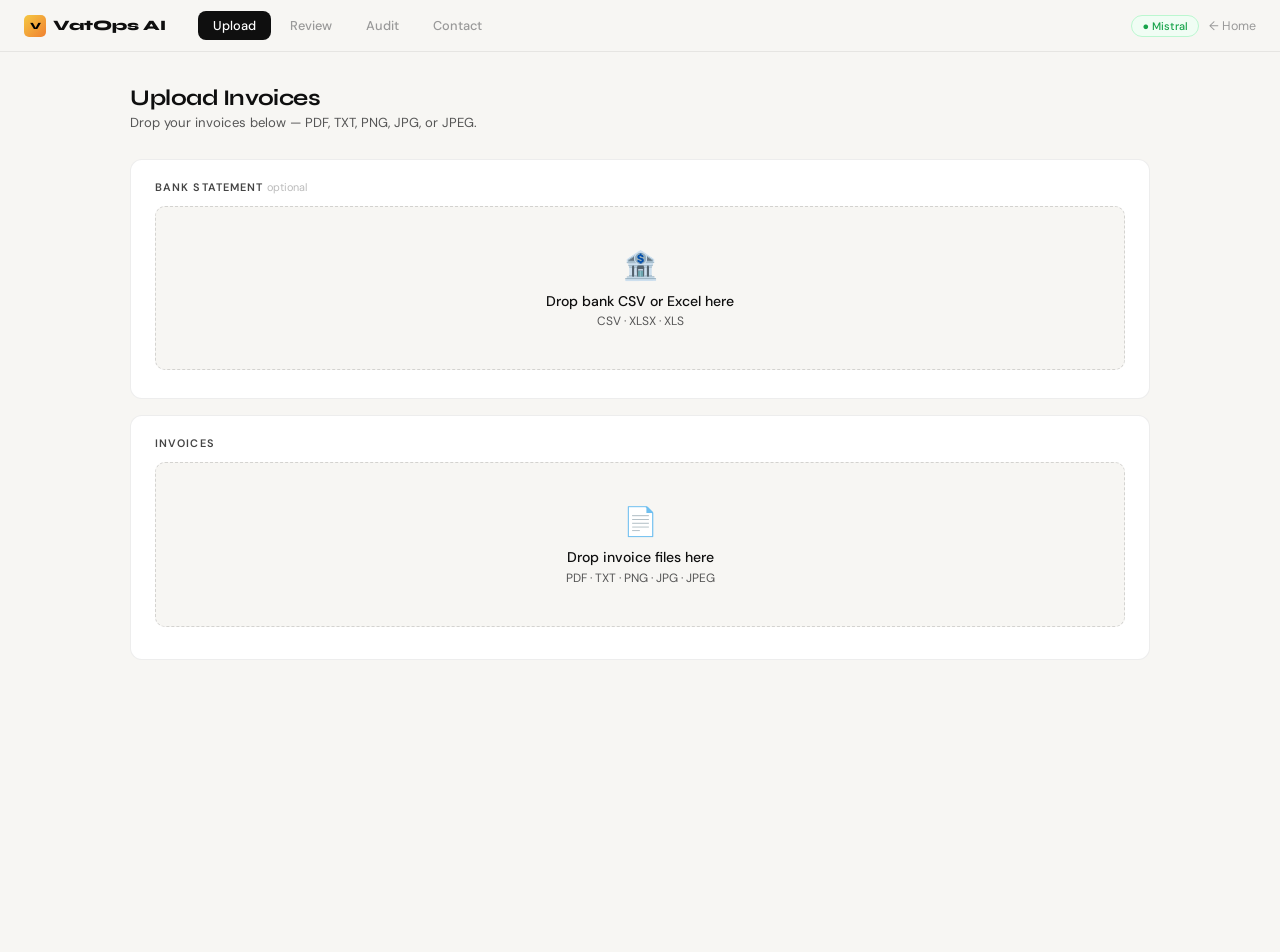
==== templates/index.html @ b17d12e9 "Contact page, readable text colors, review tab pulse" ====
<!DOCTYPE html>
<html lang="en">
<head>
<meta charset="UTF-8">
<meta name="viewport" content="width=device-width, initial-scale=1.0">
<title>VatOps AI</title>
<link rel="preconnect" href="https://fonts.googleapis.com">
<link href="https://fonts.googleapis.com/css2?family=Syne:wght@600;700;800&family=DM+Sans:wght@300;400;500&display=swap" rel="stylesheet">
<link rel="stylesheet" href="/static/style.css">
</head>
<body>

<!-- NAV -->
<nav class="topnav">
    <a href="/" class="nav-logo" style="text-decoration:none;color:inherit;">
    <span class="nav-mark">V</span>
    VatOps AI
</a>
    <div class="nav-links">
    <button class="nav-btn active" data-view="upload">Upload</button>
    <button class="nav-btn" data-view="review">Review <span class="pending-badge" id="pending-count" style="display:none"></span></button>
    <button class="nav-btn" data-view="audit">Audit</button>
    <button class="nav-btn" data-view="contact">Contact</button>
</div>
    <div class="nav-right">
        <span class="status-pill" id="model-status">● Mistral</span>
        <a href="/" class="nav-home">← Home</a>
    </div>
</nav>

<!-- VIEWS -->
<main class="main-content">

    <!-- UPLOAD VIEW -->
    <div class="view active" id="view-upload">
        <div class="view-header">
            <h1 class="view-title">Upload Invoices</h1>
            <p class="view-sub">Drop your invoices below — PDF, TXT, PNG, JPG, or JPEG.</p>
        </div>

        <div class="card" style="margin-bottom:1rem">
            <div class="card-label">Bank Statement <span class="optional">optional</span></div>
            <div class="drop-zone" id="bank-drop" data-type="bank">
                <div class="drop-icon">🏦</div>
                <div class="drop-title">Drop bank CSV or Excel here</div>
                <div class="drop-hint">CSV · XLSX · XLS</div>
                <input type="file" id="bank-input" accept=".csv,.xlsx,.xls" hidden>
            </div>
            <div class="bank-status" id="bank-status"></div>
        </div>

        <div class="card">
            <div class="card-label">Invoices</div>
            <div class="drop-zone" id="invoice-drop" data-type="invoices">
                <div class="drop-icon">📄</div>
                <div class="drop-title">Drop invoice files here</div>
                <div class="drop-hint">PDF · TXT · PNG · JPG · JPEG</div>
                <input type="file" id="invoice-input" accept=".pdf,.txt,.png,.jpg,.jpeg" multiple hidden>
            </div>
            <div id="file-list" class="file-list"></div>
        </div>

        <div id="upload-actions" style="display:none;margin-top:1rem">
            <button class="btn btn-primary" id="process-btn">
                ⚡ Process Invoices
            </button>
        </div>

        <div id="progress-wrap" style="display:none;margin-top:1rem">
            <div class="progress-bar-bg">
                <div class="progress-bar-fill" id="progress-fill"></div>
            </div>
            <div class="progress-label" id="progress-label">Processing...</div>
        </div>

        <div id="upload-results" style="display:none;margin-top:1.5rem"></div>
    </div>

    <!-- REVIEW VIEW -->
    <div class="view" id="view-review">
        <div id="review-progress"></div>
        <div class="view-header">
            <h1 class="view-title">Review Queue</h1>
            <p class="view-sub">Review, edit, and approve extracted invoices before export.</p>
        </div>
        <div id="metrics-row" class="metrics-row" style="display:none"></div>
        <div id="review-list"></div>
        <div id="export-bar" style="display:none" class="export-bar">
            <div class="export-label">Export approved records</div>
            <div class="export-btns">
                <a class="btn btn-outline" href="/api/export/csv">⬇ MTD CSV</a>
                <a class="btn btn-outline" href="/api/export/xero">⬇ Xero Import</a>
                <a class="btn btn-outline" href="/api/export/exceptions">⬇ Exceptions</a>
            </div>
        </div>
    </div>

    <!-- AUDIT VIEW -->
    <div class="view" id="view-audit">
        <div class="view-header">
            <h1 class="view-title">Audit Trail</h1>
            <p class="view-sub">Full history of all processed invoices.</p>
        </div>
        <div id="audit-stats" class="metrics-row"></div>
        <div style="margin:1rem 0">
            <a class="btn btn-outline" href="/api/audit/export">⬇ Download Audit CSV</a>
        </div>
        <div id="audit-list"></div>
    </div>

</main>

<!-- Confirm modal -->
<div class="modal-overlay" id="confirm-modal">
    <div class="modal-card">
        <div class="modal-icon">⚡</div>
        <div class="modal-title">Ready to process?</div>
        <div class="modal-body">
            Here's what will be processed. The AI will extract all invoice data and match it against your bank statement automatically.
        </div>
        <div class="modal-summary">
            <div class="modal-summary-row">
                <span class="modal-summary-label">📄 Invoices</span>
                <span class="modal-summary-val" id="modal-invoice-count">—</span>
            </div>
            <div class="modal-summary-row">
                <span class="modal-summary-label">🏦 Bank transactions</span>
                <span class="modal-summary-val" id="modal-bank-count">—</span>
            </div>
        </div>
        <div class="modal-actions">
            <button class="modal-btn-secondary" id="modal-cancel-btn">Not yet</button>
            <button class="modal-btn-primary" id="modal-confirm-btn">⚡ Yes, process now</button>
        </div>
    </div>
</div>

<!-- CONTACT VIEW -->
<div class="view" id="view-contact">
    <div class="contact-wrap">
        <div class="contact-hero">
            <div class="contact-avatar">M</div>
            <div class="contact-name">Mafooq</div>
            <div class="contact-bio">
                Finance & Product Analyst · Built VatOps AI to solve real UK MTD compliance pain for SMEs.
                Open to roles in finance, product, and business analysis.
            </div>
        </div>
        <div class="contact-links">
            <a class="contact-link" href="https://linkedin.com/in/-mafooq" target="_blank">
                <div class="contact-link-icon" style="background:#e8f0fe">💼</div>
                <div class="contact-link-text">
                    <div class="contact-link-label">LinkedIn</div>
                    <div class="contact-link-value">linkedin.com/in/-mafooq</div>
                </div>
                <span class="contact-link-arrow">↗</span>
            </a>
            <a class="contact-link" href="https://x.com/s_mafooq" target="_blank">
                <div class="contact-link-icon" style="background:#f0f0f0">𝕏</div>
                <div class="contact-link-text">
                    <div class="contact-link-label">X (Twitter)</div>
                    <div class="contact-link-value">@s_mafooq</div>
                </div>
                <span class="contact-link-arrow">↗</span>
            </a>
            <a class="contact-link" href="mailto:sheikhmafooq@gmail.com">
                <div class="contact-link-icon" style="background:#fef3c7">✉️</div>
                <div class="contact-link-text">
                    <div class="contact-link-label">Email</div>
                    <div class="contact-link-value">sheikhmafooq@gmail.com</div>
                </div>
                <span class="contact-link-arrow">↗</span>
            </a>
            <a class="contact-link" href="https://github.com/s-mafooq" target="_blank">
                <div class="contact-link-icon" style="background:#f0f0f0">⌥</div>
                <div class="contact-link-text">
                    <div class="contact-link-label">GitHub</div>
                    <div class="contact-link-value">github.com/s-mafooq</div>
                </div>
                <span class="contact-link-arrow">↗</span>
            </a>
        </div>
    </div>
</div>

<script src="/static/app.js"></script>
</body>
</html>
---- static/style.css ----
@import url('https://fonts.googleapis.com/css2?family=Syne:wght@600;700;800&family=DM+Sans:wght@300;400;500&display=swap');

*, *::before, *::after { box-sizing: border-box; margin: 0; padding: 0; }

:root {
    --gold: #f5c842;
    --orange: #f08030;
    --bg: #f7f6f3;
    --surface: #ffffff;
    --border: rgba(0,0,0,0.07);
    --text: #0f0f0f;
    --text-muted: #999;
    --red: #dc2626;
    --green: #16a34a;
    --amber: #d97706;
    --nav-h: 52px;
}

body {
    font-family: 'DM Sans', sans-serif;
    background: var(--bg);
    color: var(--text);
    min-height: 100vh;
}

/* ── Nav ── */
.topnav {
    position: fixed;
    top: 0; left: 0; right: 0;
    height: var(--nav-h);
    background: rgba(247,246,243,0.95);
    backdrop-filter: blur(20px);
    border-bottom: 1px solid var(--border);
    display: flex;
    align-items: center;
    padding: 0 1.5rem;
    gap: 1rem;
    z-index: 100;
}
.nav-logo {
    font-family: 'Syne', sans-serif;
    font-size: 0.9rem;
    font-weight: 800;
    color: var(--text);
    display: flex;
    align-items: center;
    gap: 7px;
    margin-right: 1rem;
    white-space: nowrap;
    text-decoration: none;
}
.nav-mark {
    width: 22px; height: 22px;
    background: linear-gradient(135deg, var(--gold), var(--orange));
    border-radius: 5px;
    display: inline-flex;
    align-items: center;
    justify-content: center;
    font-size: 0.6rem;
    font-weight: 900;
    color: #000;
}
.nav-links { display: flex; gap: 4px; flex: 1; }
.nav-btn {
    font-family: 'DM Sans', sans-serif;
    font-size: 0.8rem;
    font-weight: 500;
    padding: 5px 14px;
    border-radius: 8px;
    border: 1px solid transparent;
    background: transparent;
    color: var(--text-muted);
    cursor: pointer;
    transition: all 0.15s;
    position: relative;
}
.nav-btn:hover { background: rgba(0,0,0,0.05); color: var(--text); }
.nav-btn.active { background: var(--text); color: #fff; }
.nav-btn.active.needs-action {
    background: #f5c842;
    color: #000;
    animation: pulse-tab 2s ease infinite;
}
@keyframes pulse-tab {
    0%, 100% { box-shadow: 0 0 0 0 rgba(245,200,66,0.5); }
    50% { box-shadow: 0 0 0 6px rgba(245,200,66,0); }
}
.pending-badge {
    display: inline-flex;
    align-items: center;
    justify-content: center;
    background: var(--red);
    color: #fff;
    font-size: 0.6rem;
    font-weight: 700;
    border-radius: 999px;
    padding: 1px 5px;
    margin-left: 4px;
}
.nav-right {
    display: flex;
    align-items: center;
    gap: 10px;
    margin-left: auto;
}
.status-pill {
    font-size: 0.68rem;
    background: #f0fdf4;
    color: var(--green);
    border: 1px solid #bbf7d0;
    padding: 3px 10px;
    border-radius: 999px;
    font-weight: 500;
}
.nav-home {
    font-size: 0.78rem;
    color: var(--text-muted);
    text-decoration: none;
    transition: color 0.15s;
}
.nav-home:hover { color: var(--text); }

/* ── Main ── */
.main-content {
    margin-top: var(--nav-h);
    padding: 2rem 2.5rem 5rem;
    max-width: 1100px;
    margin-left: auto;
    margin-right: auto;
}

/* ── Views ── */
.view { display: none; }
.view.active { display: block; }
.view-header { margin-bottom: 1.75rem; }
.view-title {
    font-family: 'Syne', sans-serif;
    font-size: 1.4rem;
    font-weight: 700;
    letter-spacing: -0.02em;
    color: var(--text);
    margin-bottom: 0.2rem;
}
.view-sub { font-size: 0.82rem; color: #555; }

/* ── Progress strip ── */
.progress-strip {
    display: flex;
    align-items: center;
    gap: 8px;
    padding: 10px 16px;
    background: #fff;
    border: 1px solid var(--border);
    border-radius: 10px;
    margin-bottom: 1.5rem;
    font-size: 0.78rem;
    color: var(--text-muted);
}
.step-dot {
    width: 8px; height: 8px;
    border-radius: 50%;
    background: #ddd;
    flex-shrink: 0;
}
.step-dot.done { background: var(--green); }
.step-dot.current { background: var(--gold); width: 10px; height: 10px; }
.step-line { flex: 1; height: 1px; background: #ddd; }
.step-line.done { background: var(--green); }

/* ── Cards ── */
.card {
    background: var(--surface);
    border: 1px solid var(--border);
    border-radius: 12px;
    padding: 1.25rem 1.5rem;
}
.card-label {
    font-size: 0.68rem;
    font-weight: 600;
    color: #444;
    text-transform: uppercase;
    letter-spacing: 0.1em;
    margin-bottom: 0.75rem;
}
.optional { font-weight: 400; color: #bbb; text-transform: none; letter-spacing: 0; font-size: 0.68rem; }

/* ── Drop zones ── */
.drop-zone {
    border: 1.5px dashed rgba(0,0,0,0.14);
    border-radius: 10px;
    padding: 2.5rem 1.5rem;
    text-align: center;
    cursor: pointer;
    transition: all 0.2s;
    background: var(--bg);
}
.drop-zone:hover, .drop-zone.dragover {
    border-color: var(--gold);
    background: rgba(245,200,66,0.04);
}
.drop-icon { font-size: 1.75rem; margin-bottom: 0.5rem; }
.drop-title { font-size: 0.88rem; font-weight: 500; color: var(--text); margin-bottom: 0.2rem; }
.drop-hint { font-size: 0.75rem; color: #555; }
.drop-zone.loaded {
    border-style: solid;
    border-color: var(--green);
    background: #f0fdf4;
}

/* ── File list ── */
.file-list { margin-top: 0.75rem; display: flex; flex-direction: column; gap: 6px; }
.file-item {
    display: flex; align-items: center; gap: 10px;
    padding: 8px 12px;
    background: var(--bg);
    border: 1px solid var(--border);
    border-radius: 8px;
    font-size: 0.8rem;
}
.file-item-name { flex: 1; color: var(--text); }
.file-item-size { color: var(--text-muted); font-size: 0.72rem; }
.file-item-remove {
    cursor: pointer; color: var(--text-muted);
    font-size: 0.8rem; border: none; background: none;
    padding: 2px 6px; border-radius: 4px; transition: all 0.15s;
}
.file-item-remove:hover { background: #fef2f2; color: var(--red); }

/* ── Buttons ── */
.btn {
    display: inline-flex; align-items: center; gap: 6px;
    font-family: 'DM Sans', sans-serif;
    font-size: 0.82rem; font-weight: 500;
    padding: 8px 18px; border-radius: 9px;
    border: none; cursor: pointer; transition: all 0.15s;
    text-decoration: none;
}
.btn-primary { background: var(--text); color: #fff; }
.btn-primary:hover { background: #222; transform: translateY(-1px); }
.btn-outline { background: transparent; border: 1px solid var(--border); color: var(--text); }
.btn-outline:hover { background: var(--bg); }
.btn-approve {
    display: flex; align-items: center; gap: 6px;
    padding: 11px 22px; font-size: 0.88rem; font-weight: 500;
    background: var(--green); color: #fff;
    border: none; border-radius: 9px; cursor: pointer;
    transition: all 0.15s;
}
.btn-approve:hover:not(:disabled) { background: #15803d; transform: translateY(-1px); }
.btn-approve:disabled {
    background: #e5e7eb; color: #9ca3af;
    cursor: not-allowed; transform: none;
}
.btn-reject {
    display: flex; align-items: center; gap: 6px;
    padding: 11px 16px; font-size: 0.88rem;
    background: transparent; color: var(--text-muted);
    border: 1px solid var(--border); border-radius: 9px;
    cursor: pointer; transition: all 0.15s;
}
.btn-reject:hover { background: #fef2f2; color: var(--red); border-color: #fecaca; }

/* ── Progress bar ── */
.progress-bar-bg { background: rgba(0,0,0,0.06); border-radius: 999px; height: 5px; overflow: hidden; }
.progress-bar-fill {
    height: 5px; border-radius: 999px;
    background: linear-gradient(90deg, var(--gold), var(--orange));
    transition: width 0.3s ease; width: 0%;
}
.progress-label { font-size: 0.75rem; color: #555; margin-top: 6px; }

/* ── Bank status ── */
.bank-status { margin-top: 8px; font-size: 0.78rem; }

/* ── Metrics row ── */
.metrics-row {
    display: grid; grid-template-columns: repeat(4, 1fr);
    gap: 10px; margin-bottom: 1.5rem;
}
.metric-card {
    background: var(--surface); border: 1px solid var(--border);
    border-radius: 10px; padding: 1rem 1.25rem;
}
.metric-val {
    font-family: 'Syne', sans-serif; font-size: 1.6rem;
    font-weight: 700; letter-spacing: -0.025em;
    line-height: 1; margin-bottom: 3px;
}
.metric-lbl { font-size: 0.68rem; color: #555; text-transform: uppercase; letter-spacing: 0.08em; }

/* ── Badges ── */
.badge {
    display: inline-flex; align-items: center; gap: 4px;
    font-size: 0.68rem; font-weight: 500;
    padding: 2px 8px; border-radius: 999px;
}
.badge-green  { background: #f0fdf4; color: var(--green); border: 1px solid #bbf7d0; }
.badge-amber  { background: #fffbeb; color: var(--amber); border: 1px solid #fde68a; }
.badge-red    { background: #fef2f2; color: var(--red);   border: 1px solid #fecaca; }
.badge-gray   { background: #f9fafb; color: #6b7280;      border: 1px solid #e5e7eb; }

/* ── Invoice cards (new simplified design) ── */
.invoice-card {
    background: var(--surface);
    border: 1px solid var(--border);
    border-radius: 14px;
    margin-bottom: 12px;
    overflow: hidden;
}
.invoice-card-top {
    padding: 1.25rem 1.25rem 1rem;
    border-bottom: 1px solid var(--border);
    display: flex; align-items: flex-start; gap: 12px;
    cursor: pointer; transition: background 0.15s;
}
.invoice-card-top:hover { background: rgba(0,0,0,0.01); }
.invoice-file-icon {
    width: 42px; height: 42px;
    border-radius: 9px;
    background: var(--bg);
    border: 1px solid var(--border);
    display: flex; align-items: center; justify-content: center;
    font-size: 1.2rem; flex-shrink: 0;
}
.invoice-card-filename { font-size: 0.9rem; font-weight: 500; color: var(--text); }
.invoice-card-meta { font-size: 0.75rem; color: #555; margin-top: 3px; }
.invoice-card-amount {
    margin-left: auto; text-align: right;
    font-family: 'Syne', sans-serif;
    font-size: 1.15rem; font-weight: 700; color: var(--text);
}
.invoice-card-amount-label { font-size: 0.7rem; color: var(--text-muted); text-align: right; margin-top: 2px; }

.invoice-card-body { display: none; }
.invoice-card-body.open { display: block; }

/* Notices */
.notice {
    margin: 1rem 1.25rem 0;
    padding: 10px 14px;
    border-radius: 9px;
    font-size: 0.8rem;
    display: flex; align-items: flex-start; gap: 8px;
    line-height: 1.5;
}
.notice.warn { background: #fffbeb; color: #92400e; border: 1px solid #fde68a; }
.notice.ok   { background: #f0fdf4; color: #065f46; border: 1px solid #bbf7d0; }
.notice.info { background: #eff6ff; color: #1e40af; border: 1px solid #bfdbfe; }

/* Fields */
.fields-section { padding: 1.25rem; }
.field-row { display: grid; grid-template-columns: 1fr 1fr; gap: 12px; margin-bottom: 12px; }
.field-group { display: flex; flex-direction: column; gap: 5px; }
.field-label {
    font-size: 0.7rem; font-weight: 600;
    color: #444;
    text-transform: uppercase; letter-spacing: 0.06em;
    display: flex; align-items: center; gap: 4px;
}
.field-label.error { color: var(--red); }
.field-input {
    font-family: 'DM Sans', sans-serif; font-size: 0.9rem;
    padding: 9px 12px;
    border: 1px solid var(--border);
    border-radius: 8px;
    background: var(--bg); color: var(--text);
    outline: none; transition: border-color 0.15s, box-shadow 0.15s;
}
.field-input:focus { border-color: var(--gold); box-shadow: 0 0 0 3px rgba(245,200,66,0.15); }
.field-input.error-border { border-color: var(--red); background: #fef2f2; }
.field-input.readonly { background: #f9fafb; color: var(--text-muted); }
.field-select {
    font-family: 'DM Sans', sans-serif; font-size: 0.9rem;
    padding: 9px 12px;
    border: 1px solid var(--border);
    border-radius: 8px;
    background: var(--bg); color: var(--text);
    outline: none; cursor: pointer;
    transition: border-color 0.15s;
}
.field-select:focus { border-color: var(--gold); box-shadow: 0 0 0 3px rgba(245,200,66,0.15); }
.field-select.error-border { border-color: var(--red); background: #fef2f2; }
.calc-hint {
    font-size: 0.72rem; color: #555;
    background: #f9f9f7; border: 1px solid rgba(0,0,0,0.05);
    border-radius: 6px; padding: 5px 9px; margin-top: 3px;
}

/* Confidence row */
.conf-row {
    padding: 10px 1.25rem;
    border-top: 1px solid var(--border);
    display: flex; align-items: center; gap: 8px;
    font-size: 0.78rem; color: #444;
    cursor: pointer; transition: background 0.15s;
    user-select: none;
}
.conf-row:hover { background: rgba(0,0,0,0.01); }
.conf-pill {
    display: inline-flex; align-items: center; gap: 4px;
    padding: 2px 8px; border-radius: 999px;
    font-size: 0.72rem; font-weight: 500;
}
.conf-pill.high { background: #f0fdf4; color: var(--green); border: 1px solid #bbf7d0; }
.conf-pill.med  { background: #fffbeb; color: var(--amber); border: 1px solid #fde68a; }
.conf-pill.low  { background: #fef2f2; color: var(--red);   border: 1px solid #fecaca; }
.conf-chevron { margin-left: auto; font-size: 0.75rem; transition: transform 0.2s; }
.conf-chevron.open { transform: rotate(180deg); }

.conf-detail {
    padding: 12px 1.25rem;
    border-top: 1px solid var(--border);
    background: #fafaf9;
    display: none;
}
.conf-detail.open { display: block; }
.conf-item {
    display: flex; align-items: center; gap: 10px;
    margin-bottom: 8px; font-size: 0.78rem;
}
.conf-item:last-child { margin-bottom: 0; }
.conf-name { width: 110px; color: #444; flex-shrink: 0; }
.conf-bar-bg { flex: 1; height: 4px; background: #eee; border-radius: 999px; overflow: hidden; }
.conf-bar-fg { height: 4px; border-radius: 999px; }
.conf-pct { width: 34px; text-align: right; font-size: 0.72rem; color: #444; }

/* Card actions */
.card-actions {
    padding: 1rem 1.25rem;
    border-top: 1px solid var(--border);
    display: flex; align-items: center; gap: 10px;
}
.blocked-hint {
    margin-left: auto; font-size: 0.75rem;
    color: var(--red); display: flex; align-items: center; gap: 4px;
}

/* ── Confirm Modal Overlay ── */
.modal-overlay {
    position: fixed; inset: 0; z-index: 999;
    background: rgba(0,0,0,0.45);
    display: flex; align-items: center; justify-content: center;
    opacity: 0; pointer-events: none;
    transition: opacity 0.2s;
}
.modal-overlay.open { opacity: 1; pointer-events: all; }
.modal-card {
    background: #fff; border-radius: 18px;
    padding: 2rem; width: 420px; max-width: 90vw;
    box-shadow: 0 20px 60px rgba(0,0,0,0.15);
    transform: translateY(12px);
    transition: transform 0.2s;
}
.modal-overlay.open .modal-card { transform: translateY(0); }
.modal-icon {
    width: 52px; height: 52px; border-radius: 14px;
    background: #f0fdf4; display: flex;
    align-items: center; justify-content: center;
    font-size: 1.5rem; margin-bottom: 1.25rem;
}
.modal-title {
    font-family: 'Syne', sans-serif; font-size: 1.15rem;
    font-weight: 700; color: var(--text);
    margin-bottom: 0.5rem; letter-spacing: -0.01em;
}
.modal-body { font-size: 0.85rem; color: var(--text-muted); line-height: 1.65; margin-bottom: 1.5rem; }
.modal-summary {
    background: var(--bg); border-radius: 10px;
    padding: 1rem 1.25rem; margin-bottom: 1.5rem;
    display: flex; flex-direction: column; gap: 8px;
}
.modal-summary-row {
    display: flex; align-items: center; gap: 8px;
    font-size: 0.82rem;
}
.modal-summary-label { color: var(--text-muted); flex: 1; }
.modal-summary-val { font-weight: 500; color: var(--text); }
.modal-actions { display: flex; gap: 10px; }
.modal-btn-primary {
    flex: 1; padding: 11px; font-size: 0.9rem; font-weight: 500;
    background: var(--text); color: #fff;
    border: none; border-radius: 10px; cursor: pointer;
    transition: all 0.15s;
}
.modal-btn-primary:hover { background: #222; }
.modal-btn-secondary {
    padding: 11px 18px; font-size: 0.9rem;
    background: transparent; color: var(--text-muted);
    border: 1px solid var(--border); border-radius: 10px;
    cursor: pointer; transition: all 0.15s;
}
.modal-btn-secondary:hover { background: var(--bg); }

/* ── Export bar ── */
.export-bar {
    background: var(--surface); border: 1px solid var(--border);
    border-radius: 12px; padding: 1rem 1.5rem;
    margin-top: 1.5rem;
    display: flex; align-items: center; gap: 1rem; flex-wrap: wrap;
}
.export-label { font-size: 0.8rem; font-weight: 500; color: var(--text); flex: 1; }
.export-btns { display: flex; gap: 8px; }

/* ── Audit ── */
.audit-record {
    background: var(--surface); border: 1px solid var(--border);
    border-radius: 10px; padding: 12px 16px;
    margin-bottom: 8px;
    display: flex; align-items: center; gap: 12px; flex-wrap: wrap;
}
.audit-filename { font-size: 0.82rem; font-weight: 500; flex: 1; }
.audit-meta { font-size: 0.72rem; color: #555; }

/* ── Misc ── */
.divider { border: none; border-top: 1px solid var(--border); }
.empty-state { text-align: center; padding: 4rem 2rem; color: var(--text-muted); }
.empty-state-icon { font-size: 2.5rem; margin-bottom: 0.75rem; opacity: 0.4; }
.empty-state-title { font-size: 0.9rem; font-weight: 500; color: #666; }
.empty-state-hint { font-size: 0.78rem; margin-top: 4px; }


/* ── Contact page ── */
.contact-wrap {
    max-width: 560px;
    margin: 0 auto;
    padding: 1rem 0 4rem;
}
.contact-hero {
    text-align: center;
    margin-bottom: 2.5rem;
}
.contact-avatar {
    width: 72px; height: 72px;
    border-radius: 50%;
    background: linear-gradient(135deg, #f5c842, #f08030);
    display: flex; align-items: center; justify-content: center;
    font-family: 'Syne', sans-serif;
    font-size: 1.5rem; font-weight: 800; color: #000;
    margin: 0 auto 1rem;
}
.contact-name {
    font-family: 'Syne', sans-serif;
    font-size: 1.3rem; font-weight: 700;
    color: var(--text); margin-bottom: 0.25rem;
}
.contact-bio {
    font-size: 0.85rem; color: #555;
    line-height: 1.6; max-width: 380px; margin: 0 auto;
}
.contact-links {
    display: flex; flex-direction: column; gap: 10px;
}
.contact-link {
    display: flex; align-items: center; gap: 14px;
    padding: 1rem 1.25rem;
    background: var(--surface);
    border: 1px solid var(--border);
    border-radius: 12px;
    text-decoration: none;
    color: var(--text);
    transition: all 0.18s;
}
.contact-link:hover {
    border-color: #f5c842;
    background: rgba(245,200,66,0.04);
    transform: translateY(-2px);
}
.contact-link-icon {
    width: 40px; height: 40px;
    border-radius: 9px;
    display: flex; align-items: center; justify-content: center;
    font-size: 1.1rem; flex-shrink: 0;
}
.contact-link-text { flex: 1; }
.contact-link-label { font-size: 0.7rem; font-weight: 600; color: #555; text-transform: uppercase; letter-spacing: 0.08em; }
.contact-link-value { font-size: 0.9rem; font-weight: 500; color: var(--text); margin-top: 2px; }
.contact-link-arrow { font-size: 1rem; color: #aaa; }
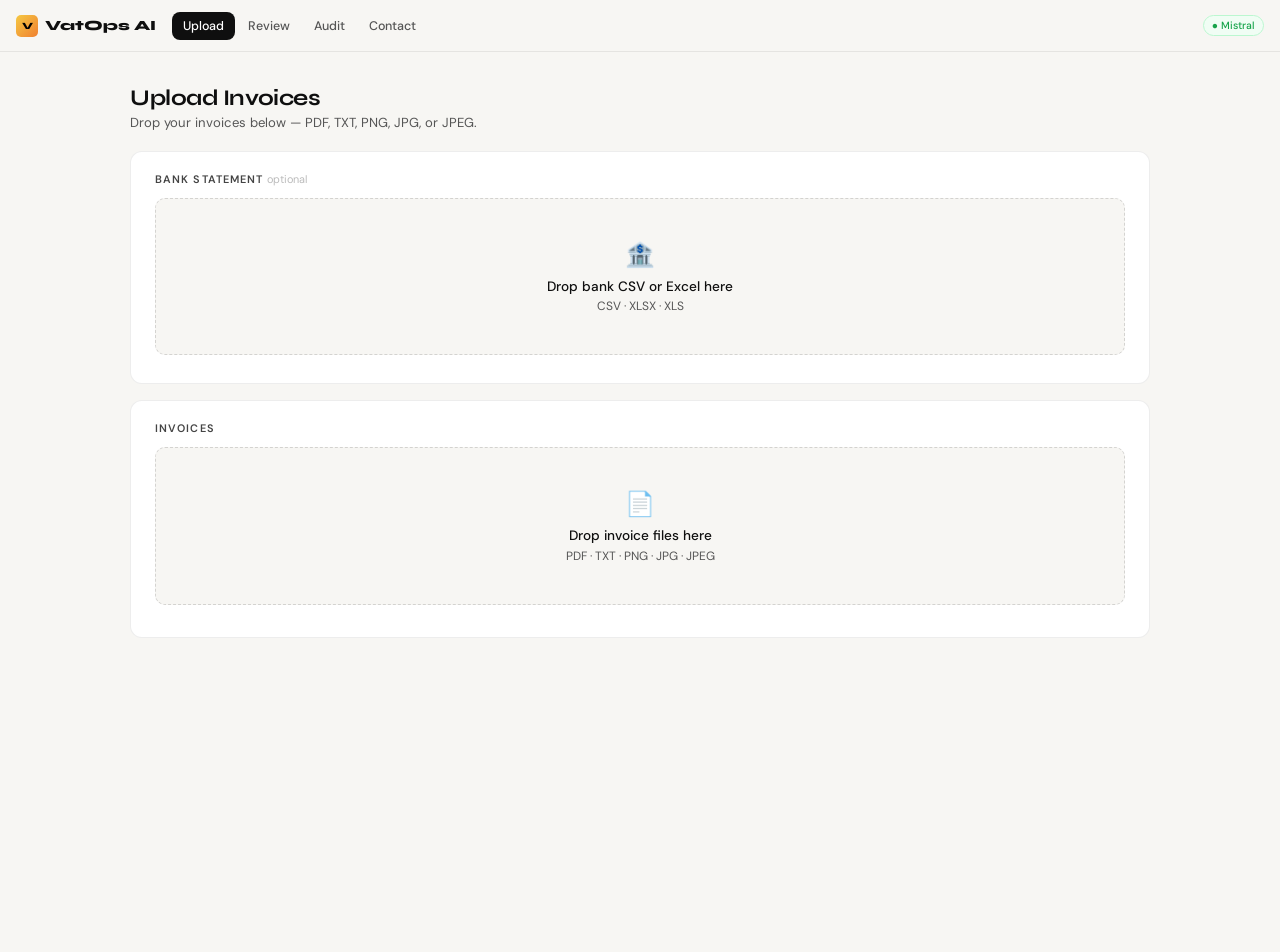
==== commit 335a413a: "Add OG meta tags" ====
--- a/templates/index.html
+++ b/templates/index.html
@@ -7,6 +7,15 @@
 <link rel="preconnect" href="https://fonts.googleapis.com">
 <link href="https://fonts.googleapis.com/css2?family=Syne:wght@600;700;800&family=DM+Sans:wght@300;400;500&display=swap" rel="stylesheet">
 <link rel="stylesheet" href="/static/style.css">
+<meta property="og:title" content="VatOps AI — UK MTD Invoice Processor">
+<meta property="og:description" content="Drop invoices, AI extracts everything, exports MTD-ready CSV. Built for UK SMEs.">
+<meta property="og:image" content="https://mafooq-vatops-ai.hf.space/static/og-image.png">
+<meta property="og:url" content="https://mafooq-vatops-ai.hf.space">
+<meta property="og:type" content="website">
+<meta name="twitter:card" content="summary_large_image">
+<meta name="twitter:title" content="VatOps AI — UK MTD Invoice Processor">
+<meta name="twitter:description" content="Drop invoices, AI extracts everything, exports MTD-ready CSV. Built for UK SMEs.">
+<meta name="twitter:image" content="https://mafooq-vatops-ai.hf.space/static/og-image.png">
 </head>
 <body>
 
@@ -24,7 +33,6 @@
 </div>
     <div class="nav-right">
         <span class="status-pill" id="model-status">● Mistral</span>
-        <a href="/" class="nav-home">← Home</a>
     </div>
 </nav>
 
@@ -139,11 +147,10 @@
 <div class="view" id="view-contact">
     <div class="contact-wrap">
         <div class="contact-hero">
-            <div class="contact-avatar">M</div>
+            <img class="contact-avatar" src="/static/avatar.png" alt="Mafooq">
             <div class="contact-name">Mafooq</div>
             <div class="contact-bio">
-                Finance & Product Analyst · Built VatOps AI to solve real UK MTD compliance pain for SMEs.
-                Open to roles in finance, product, and business analysis.
+                Founder | Finance & Product Analyst · Built VatOps AI to solve real UK MTD compliance pain for SMEs.
             </div>
         </div>
         <div class="contact-links">
--- a/static/style.css
+++ b/static/style.css
@@ -9,7 +9,7 @@
     --surface: #ffffff;
     --border: rgba(0,0,0,0.07);
     --text: #0f0f0f;
-    --text-muted: #999;
+    --text-muted: #555;
     --red: #dc2626;
     --green: #16a34a;
     --amber: #d97706;
@@ -21,6 +21,7 @@
     background: var(--bg);
     color: var(--text);
     min-height: 100vh;
+    -webkit-text-size-adjust: 100%;
 }
 
 /* ── Nav ── */
@@ -28,26 +29,32 @@
     position: fixed;
     top: 0; left: 0; right: 0;
     height: var(--nav-h);
-    background: rgba(247,246,243,0.95);
+    background: rgba(247,246,243,0.97);
     backdrop-filter: blur(20px);
     border-bottom: 1px solid var(--border);
     display: flex;
     align-items: center;
-    padding: 0 1.5rem;
-    gap: 1rem;
+    padding: 0 1rem;
+    gap: 0.5rem;
     z-index: 100;
-}
+    overflow-x: auto;
+    -webkit-overflow-scrolling: touch;
+    scrollbar-width: none;
+}
+.topnav::-webkit-scrollbar { display: none; }
+
 .nav-logo {
     font-family: 'Syne', sans-serif;
-    font-size: 0.9rem;
+    font-size: 0.88rem;
     font-weight: 800;
     color: var(--text);
     display: flex;
     align-items: center;
     gap: 7px;
-    margin-right: 1rem;
+    margin-right: 0.5rem;
     white-space: nowrap;
     text-decoration: none;
+    flex-shrink: 0;
 }
 .nav-mark {
     width: 22px; height: 22px;
@@ -59,25 +66,36 @@
     font-size: 0.6rem;
     font-weight: 900;
     color: #000;
-}
-.nav-links { display: flex; gap: 4px; flex: 1; }
+    flex-shrink: 0;
+}
+.nav-links {
+    display: flex;
+    gap: 2px;
+    flex: 1;
+    overflow-x: auto;
+    scrollbar-width: none;
+}
+.nav-links::-webkit-scrollbar { display: none; }
+
 .nav-btn {
     font-family: 'DM Sans', sans-serif;
-    font-size: 0.8rem;
+    font-size: 0.78rem;
     font-weight: 500;
-    padding: 5px 14px;
+    padding: 5px 10px;
     border-radius: 8px;
     border: 1px solid transparent;
     background: transparent;
     color: var(--text-muted);
     cursor: pointer;
     transition: all 0.15s;
-    position: relative;
+    white-space: nowrap;
+    flex-shrink: 0;
+    -webkit-tap-highlight-color: transparent;
 }
 .nav-btn:hover { background: rgba(0,0,0,0.05); color: var(--text); }
 .nav-btn.active { background: var(--text); color: #fff; }
 .nav-btn.active.needs-action {
-    background: #f5c842;
+    background: var(--gold);
     color: #000;
     animation: pulse-tab 2s ease infinite;
 }
@@ -85,6 +103,7 @@
     0%, 100% { box-shadow: 0 0 0 0 rgba(245,200,66,0.5); }
     50% { box-shadow: 0 0 0 6px rgba(245,200,66,0); }
 }
+
 .pending-badge {
     display: inline-flex;
     align-items: center;
@@ -95,51 +114,63 @@
     font-weight: 700;
     border-radius: 999px;
     padding: 1px 5px;
-    margin-left: 4px;
+    margin-left: 3px;
 }
 .nav-right {
     display: flex;
     align-items: center;
-    gap: 10px;
+    gap: 8px;
     margin-left: auto;
+    flex-shrink: 0;
 }
 .status-pill {
-    font-size: 0.68rem;
+    font-size: 0.65rem;
     background: #f0fdf4;
     color: var(--green);
     border: 1px solid #bbf7d0;
-    padding: 3px 10px;
+    padding: 3px 8px;
     border-radius: 999px;
     font-weight: 500;
+    white-space: nowrap;
 }
 .nav-home {
-    font-size: 0.78rem;
+    font-size: 0.75rem;
     color: var(--text-muted);
     text-decoration: none;
-    transition: color 0.15s;
+    white-space: nowrap;
 }
 .nav-home:hover { color: var(--text); }
 
 /* ── Main ── */
 .main-content {
     margin-top: var(--nav-h);
-    padding: 2rem 2.5rem 5rem;
+    padding: 1.5rem 1rem 5rem;
     max-width: 1100px;
     margin-left: auto;
     margin-right: auto;
 }
 
+@media (min-width: 640px) {
+    .main-content { padding: 2rem 1.5rem 5rem; }
+}
+@media (min-width: 1024px) {
+    .main-content { padding: 2rem 2.5rem 5rem; }
+}
+
 /* ── Views ── */
 .view { display: none; }
 .view.active { display: block; }
-.view-header { margin-bottom: 1.75rem; }
+.view-header { margin-bottom: 1.25rem; }
 .view-title {
     font-family: 'Syne', sans-serif;
-    font-size: 1.4rem;
+    font-size: 1.2rem;
     font-weight: 700;
     letter-spacing: -0.02em;
     color: var(--text);
     margin-bottom: 0.2rem;
+}
+@media (min-width: 640px) {
+    .view-title { font-size: 1.4rem; }
 }
 .view-sub { font-size: 0.82rem; color: #555; }
 
@@ -148,20 +179,15 @@
     display: flex;
     align-items: center;
     gap: 8px;
-    padding: 10px 16px;
+    padding: 10px 14px;
     background: #fff;
     border: 1px solid var(--border);
     border-radius: 10px;
-    margin-bottom: 1.5rem;
-    font-size: 0.78rem;
-    color: var(--text-muted);
-}
-.step-dot {
-    width: 8px; height: 8px;
-    border-radius: 50%;
-    background: #ddd;
-    flex-shrink: 0;
-}
+    margin-bottom: 1.25rem;
+    font-size: 0.75rem;
+    color: #555;
+}
+.step-dot { width: 8px; height: 8px; border-radius: 50%; background: #ddd; flex-shrink: 0; }
 .step-dot.done { background: var(--green); }
 .step-dot.current { background: var(--gold); width: 10px; height: 10px; }
 .step-line { flex: 1; height: 1px; background: #ddd; }
@@ -172,7 +198,10 @@
     background: var(--surface);
     border: 1px solid var(--border);
     border-radius: 12px;
-    padding: 1.25rem 1.5rem;
+    padding: 1rem 1.1rem;
+}
+@media (min-width: 640px) {
+    .card { padding: 1.25rem 1.5rem; }
 }
 .card-label {
     font-size: 0.68rem;
@@ -188,41 +217,47 @@
 .drop-zone {
     border: 1.5px dashed rgba(0,0,0,0.14);
     border-radius: 10px;
-    padding: 2.5rem 1.5rem;
+    padding: 2rem 1rem;
     text-align: center;
     cursor: pointer;
     transition: all 0.2s;
     background: var(--bg);
+    -webkit-tap-highlight-color: transparent;
+}
+@media (min-width: 640px) {
+    .drop-zone { padding: 2.5rem 1.5rem; }
 }
 .drop-zone:hover, .drop-zone.dragover {
     border-color: var(--gold);
     background: rgba(245,200,66,0.04);
 }
-.drop-icon { font-size: 1.75rem; margin-bottom: 0.5rem; }
-.drop-title { font-size: 0.88rem; font-weight: 500; color: var(--text); margin-bottom: 0.2rem; }
-.drop-hint { font-size: 0.75rem; color: #555; }
 .drop-zone.loaded {
     border-style: solid;
     border-color: var(--green);
     background: #f0fdf4;
 }
+.drop-icon { font-size: 1.5rem; margin-bottom: 0.5rem; }
+.drop-title { font-size: 0.85rem; font-weight: 500; color: var(--text); margin-bottom: 0.2rem; }
+.drop-hint { font-size: 0.75rem; color: #555; }
 
 /* ── File list ── */
 .file-list { margin-top: 0.75rem; display: flex; flex-direction: column; gap: 6px; }
 .file-item {
-    display: flex; align-items: center; gap: 10px;
-    padding: 8px 12px;
+    display: flex; align-items: center; gap: 8px;
+    padding: 8px 10px;
     background: var(--bg);
     border: 1px solid var(--border);
     border-radius: 8px;
-    font-size: 0.8rem;
-}
-.file-item-name { flex: 1; color: var(--text); }
-.file-item-size { color: var(--text-muted); font-size: 0.72rem; }
+    font-size: 0.78rem;
+}
+.file-item-name { flex: 1; color: var(--text); word-break: break-all; }
+.file-item-size { color: #555; font-size: 0.7rem; flex-shrink: 0; }
 .file-item-remove {
-    cursor: pointer; color: var(--text-muted);
+    cursor: pointer; color: #555;
     font-size: 0.8rem; border: none; background: none;
-    padding: 2px 6px; border-radius: 4px; transition: all 0.15s;
+    padding: 4px 6px; border-radius: 4px; transition: all 0.15s;
+    flex-shrink: 0; min-width: 28px; min-height: 28px;
+    display: flex; align-items: center; justify-content: center;
 }
 .file-item-remove:hover { background: #fef2f2; color: var(--red); }
 
@@ -230,40 +265,47 @@
 .btn {
     display: inline-flex; align-items: center; gap: 6px;
     font-family: 'DM Sans', sans-serif;
-    font-size: 0.82rem; font-weight: 500;
-    padding: 8px 18px; border-radius: 9px;
+    font-size: 0.85rem; font-weight: 500;
+    padding: 10px 18px; border-radius: 9px;
     border: none; cursor: pointer; transition: all 0.15s;
     text-decoration: none;
+    -webkit-tap-highlight-color: transparent;
+    min-height: 44px;
 }
 .btn-primary { background: var(--text); color: #fff; }
-.btn-primary:hover { background: #222; transform: translateY(-1px); }
+.btn-primary:hover { background: #222; }
 .btn-outline { background: transparent; border: 1px solid var(--border); color: var(--text); }
 .btn-outline:hover { background: var(--bg); }
+
 .btn-approve {
-    display: flex; align-items: center; gap: 6px;
-    padding: 11px 22px; font-size: 0.88rem; font-weight: 500;
+    display: flex; align-items: center; justify-content: center; gap: 6px;
+    padding: 12px 22px; font-size: 0.88rem; font-weight: 500;
     background: var(--green); color: #fff;
     border: none; border-radius: 9px; cursor: pointer;
     transition: all 0.15s;
-}
-.btn-approve:hover:not(:disabled) { background: #15803d; transform: translateY(-1px); }
+    min-height: 44px;
+    -webkit-tap-highlight-color: transparent;
+}
+.btn-approve:hover:not(:disabled) { background: #15803d; }
 .btn-approve:disabled {
     background: #e5e7eb; color: #9ca3af;
-    cursor: not-allowed; transform: none;
+    cursor: not-allowed;
 }
 .btn-reject {
-    display: flex; align-items: center; gap: 6px;
-    padding: 11px 16px; font-size: 0.88rem;
-    background: transparent; color: var(--text-muted);
+    display: flex; align-items: center; justify-content: center; gap: 6px;
+    padding: 12px 16px; font-size: 0.88rem;
+    background: transparent; color: #555;
     border: 1px solid var(--border); border-radius: 9px;
     cursor: pointer; transition: all 0.15s;
+    min-height: 44px;
+    -webkit-tap-highlight-color: transparent;
 }
 .btn-reject:hover { background: #fef2f2; color: var(--red); border-color: #fecaca; }
 
 /* ── Progress bar ── */
-.progress-bar-bg { background: rgba(0,0,0,0.06); border-radius: 999px; height: 5px; overflow: hidden; }
+.progress-bar-bg { background: rgba(0,0,0,0.06); border-radius: 999px; height: 6px; overflow: hidden; }
 .progress-bar-fill {
-    height: 5px; border-radius: 999px;
+    height: 6px; border-radius: 999px;
     background: linear-gradient(90deg, var(--gold), var(--orange));
     transition: width 0.3s ease; width: 0%;
 }
@@ -274,19 +316,31 @@
 
 /* ── Metrics row ── */
 .metrics-row {
-    display: grid; grid-template-columns: repeat(4, 1fr);
-    gap: 10px; margin-bottom: 1.5rem;
+    display: grid;
+    grid-template-columns: repeat(2, 1fr);
+    gap: 8px;
+    margin-bottom: 1.25rem;
+}
+@media (min-width: 640px) {
+    .metrics-row {
+        grid-template-columns: repeat(4, 1fr);
+        gap: 10px;
+        margin-bottom: 1.5rem;
+    }
 }
 .metric-card {
     background: var(--surface); border: 1px solid var(--border);
-    border-radius: 10px; padding: 1rem 1.25rem;
+    border-radius: 10px; padding: 0.9rem 1rem;
 }
 .metric-val {
-    font-family: 'Syne', sans-serif; font-size: 1.6rem;
+    font-family: 'Syne', sans-serif; font-size: 1.4rem;
     font-weight: 700; letter-spacing: -0.025em;
     line-height: 1; margin-bottom: 3px;
 }
-.metric-lbl { font-size: 0.68rem; color: #555; text-transform: uppercase; letter-spacing: 0.08em; }
+@media (min-width: 640px) {
+    .metric-val { font-size: 1.6rem; }
+}
+.metric-lbl { font-size: 0.65rem; color: #555; text-transform: uppercase; letter-spacing: 0.08em; }
 
 /* ── Badges ── */
 .badge {
@@ -299,47 +353,47 @@
 .badge-red    { background: #fef2f2; color: var(--red);   border: 1px solid #fecaca; }
 .badge-gray   { background: #f9fafb; color: #6b7280;      border: 1px solid #e5e7eb; }
 
-/* ── Invoice cards (new simplified design) ── */
+/* ── Invoice cards ── */
 .invoice-card {
     background: var(--surface);
     border: 1px solid var(--border);
     border-radius: 14px;
-    margin-bottom: 12px;
+    margin-bottom: 10px;
     overflow: hidden;
 }
 .invoice-card-top {
-    padding: 1.25rem 1.25rem 1rem;
+    padding: 1rem;
     border-bottom: 1px solid var(--border);
-    display: flex; align-items: flex-start; gap: 12px;
+    display: flex; align-items: flex-start; gap: 10px;
     cursor: pointer; transition: background 0.15s;
+    -webkit-tap-highlight-color: transparent;
 }
 .invoice-card-top:hover { background: rgba(0,0,0,0.01); }
 .invoice-file-icon {
-    width: 42px; height: 42px;
-    border-radius: 9px;
+    width: 38px; height: 38px;
+    border-radius: 8px;
     background: var(--bg);
     border: 1px solid var(--border);
     display: flex; align-items: center; justify-content: center;
-    font-size: 1.2rem; flex-shrink: 0;
-}
-.invoice-card-filename { font-size: 0.9rem; font-weight: 500; color: var(--text); }
-.invoice-card-meta { font-size: 0.75rem; color: #555; margin-top: 3px; }
+    font-size: 1.1rem; flex-shrink: 0;
+}
+.invoice-card-filename { font-size: 0.85rem; font-weight: 500; color: var(--text); word-break: break-all; }
+.invoice-card-meta { font-size: 0.72rem; color: #555; margin-top: 3px; }
 .invoice-card-amount {
-    margin-left: auto; text-align: right;
+    margin-left: auto; text-align: right; flex-shrink: 0;
     font-family: 'Syne', sans-serif;
-    font-size: 1.15rem; font-weight: 700; color: var(--text);
-}
-.invoice-card-amount-label { font-size: 0.7rem; color: var(--text-muted); text-align: right; margin-top: 2px; }
-
+    font-size: 1.05rem; font-weight: 700; color: var(--text);
+}
+.invoice-card-amount-label { font-size: 0.68rem; color: #555; text-align: right; margin-top: 2px; }
 .invoice-card-body { display: none; }
 .invoice-card-body.open { display: block; }
 
 /* Notices */
 .notice {
-    margin: 1rem 1.25rem 0;
-    padding: 10px 14px;
-    border-radius: 9px;
-    font-size: 0.8rem;
+    margin: 0.75rem 1rem 0;
+    padding: 10px 12px;
+    border-radius: 8px;
+    font-size: 0.78rem;
     display: flex; align-items: flex-start; gap: 8px;
     line-height: 1.5;
 }
@@ -348,8 +402,16 @@
 .notice.info { background: #eff6ff; color: #1e40af; border: 1px solid #bfdbfe; }
 
 /* Fields */
-.fields-section { padding: 1.25rem; }
-.field-row { display: grid; grid-template-columns: 1fr 1fr; gap: 12px; margin-bottom: 12px; }
+.fields-section { padding: 1rem; }
+.field-row {
+    display: grid;
+    grid-template-columns: 1fr;
+    gap: 10px;
+    margin-bottom: 10px;
+}
+@media (min-width: 540px) {
+    .field-row { grid-template-columns: 1fr 1fr; }
+}
 .field-group { display: flex; flex-direction: column; gap: 5px; }
 .field-label {
     font-size: 0.7rem; font-weight: 600;
@@ -359,24 +421,25 @@
 }
 .field-label.error { color: var(--red); }
 .field-input {
-    font-family: 'DM Sans', sans-serif; font-size: 0.9rem;
-    padding: 9px 12px;
+    font-family: 'DM Sans', sans-serif; font-size: 0.92rem;
+    padding: 10px 12px;
     border: 1px solid var(--border);
     border-radius: 8px;
     background: var(--bg); color: var(--text);
-    outline: none; transition: border-color 0.15s, box-shadow 0.15s;
+    outline: none; transition: border-color 0.15s;
+    min-height: 44px; width: 100%;
 }
 .field-input:focus { border-color: var(--gold); box-shadow: 0 0 0 3px rgba(245,200,66,0.15); }
 .field-input.error-border { border-color: var(--red); background: #fef2f2; }
-.field-input.readonly { background: #f9fafb; color: var(--text-muted); }
+.field-input.readonly { background: #f9fafb; color: #555; }
 .field-select {
-    font-family: 'DM Sans', sans-serif; font-size: 0.9rem;
-    padding: 9px 12px;
+    font-family: 'DM Sans', sans-serif; font-size: 0.92rem;
+    padding: 10px 12px;
     border: 1px solid var(--border);
     border-radius: 8px;
     background: var(--bg); color: var(--text);
     outline: none; cursor: pointer;
-    transition: border-color 0.15s;
+    min-height: 44px; width: 100%;
 }
 .field-select:focus { border-color: var(--gold); box-shadow: 0 0 0 3px rgba(245,200,66,0.15); }
 .field-select.error-border { border-color: var(--red); background: #fef2f2; }
@@ -388,12 +451,14 @@
 
 /* Confidence row */
 .conf-row {
-    padding: 10px 1.25rem;
+    padding: 10px 1rem;
     border-top: 1px solid var(--border);
     display: flex; align-items: center; gap: 8px;
     font-size: 0.78rem; color: #444;
     cursor: pointer; transition: background 0.15s;
     user-select: none;
+    min-height: 44px;
+    -webkit-tap-highlight-color: transparent;
 }
 .conf-row:hover { background: rgba(0,0,0,0.01); }
 .conf-pill {
@@ -406,9 +471,8 @@
 .conf-pill.low  { background: #fef2f2; color: var(--red);   border: 1px solid #fecaca; }
 .conf-chevron { margin-left: auto; font-size: 0.75rem; transition: transform 0.2s; }
 .conf-chevron.open { transform: rotate(180deg); }
-
 .conf-detail {
-    padding: 12px 1.25rem;
+    padding: 12px 1rem;
     border-top: 1px solid var(--border);
     background: #fafaf9;
     display: none;
@@ -419,159 +483,180 @@
     margin-bottom: 8px; font-size: 0.78rem;
 }
 .conf-item:last-child { margin-bottom: 0; }
-.conf-name { width: 110px; color: #444; flex-shrink: 0; }
+.conf-name { width: 100px; color: #444; flex-shrink: 0; font-size: 0.75rem; }
 .conf-bar-bg { flex: 1; height: 4px; background: #eee; border-radius: 999px; overflow: hidden; }
 .conf-bar-fg { height: 4px; border-radius: 999px; }
 .conf-pct { width: 34px; text-align: right; font-size: 0.72rem; color: #444; }
 
 /* Card actions */
 .card-actions {
-    padding: 1rem 1.25rem;
+    padding: 0.9rem 1rem;
     border-top: 1px solid var(--border);
-    display: flex; align-items: center; gap: 10px;
+    display: flex; align-items: center; gap: 8px;
+    flex-wrap: wrap;
 }
 .blocked-hint {
-    margin-left: auto; font-size: 0.75rem;
-    color: var(--red); display: flex; align-items: center; gap: 4px;
-}
-
-/* ── Confirm Modal Overlay ── */
+    font-size: 0.72rem;
+    color: var(--red);
+    display: flex; align-items: center; gap: 4px;
+    width: 100%;
+    margin-top: 2px;
+}
+@media (min-width: 480px) {
+    .blocked-hint { width: auto; margin-top: 0; margin-left: auto; }
+}
+
+/* ── Confirm Modal ── */
 .modal-overlay {
     position: fixed; inset: 0; z-index: 999;
     background: rgba(0,0,0,0.45);
-    display: flex; align-items: center; justify-content: center;
+    display: flex; align-items: flex-end; justify-content: center;
     opacity: 0; pointer-events: none;
     transition: opacity 0.2s;
 }
+@media (min-width: 540px) {
+    .modal-overlay { align-items: center; }
+}
 .modal-overlay.open { opacity: 1; pointer-events: all; }
 .modal-card {
-    background: #fff; border-radius: 18px;
-    padding: 2rem; width: 420px; max-width: 90vw;
-    box-shadow: 0 20px 60px rgba(0,0,0,0.15);
-    transform: translateY(12px);
+    background: #fff;
+    border-radius: 18px 18px 0 0;
+    padding: 1.5rem 1.25rem 2rem;
+    width: 100%;
+    transform: translateY(20px);
     transition: transform 0.2s;
+}
+@media (min-width: 540px) {
+    .modal-card {
+        border-radius: 18px;
+        padding: 2rem;
+        width: 420px;
+        max-width: 90vw;
+    }
 }
 .modal-overlay.open .modal-card { transform: translateY(0); }
 .modal-icon {
-    width: 52px; height: 52px; border-radius: 14px;
-    background: #f0fdf4; display: flex;
-    align-items: center; justify-content: center;
-    font-size: 1.5rem; margin-bottom: 1.25rem;
+    width: 48px; height: 48px; border-radius: 12px;
+    background: #f0fdf4;
+    display: flex; align-items: center; justify-content: center;
+    font-size: 1.4rem; margin-bottom: 1rem;
 }
 .modal-title {
-    font-family: 'Syne', sans-serif; font-size: 1.15rem;
+    font-family: 'Syne', sans-serif; font-size: 1.1rem;
     font-weight: 700; color: var(--text);
-    margin-bottom: 0.5rem; letter-spacing: -0.01em;
-}
-.modal-body { font-size: 0.85rem; color: var(--text-muted); line-height: 1.65; margin-bottom: 1.5rem; }
+    margin-bottom: 0.4rem; letter-spacing: -0.01em;
+}
+.modal-body { font-size: 0.83rem; color: #555; line-height: 1.6; margin-bottom: 1.25rem; }
 .modal-summary {
     background: var(--bg); border-radius: 10px;
-    padding: 1rem 1.25rem; margin-bottom: 1.5rem;
+    padding: 0.9rem 1.1rem; margin-bottom: 1.25rem;
     display: flex; flex-direction: column; gap: 8px;
 }
-.modal-summary-row {
-    display: flex; align-items: center; gap: 8px;
-    font-size: 0.82rem;
-}
-.modal-summary-label { color: var(--text-muted); flex: 1; }
+.modal-summary-row { display: flex; align-items: center; gap: 8px; font-size: 0.82rem; }
+.modal-summary-label { color: #555; flex: 1; }
 .modal-summary-val { font-weight: 500; color: var(--text); }
-.modal-actions { display: flex; gap: 10px; }
+.modal-actions { display: flex; gap: 8px; }
 .modal-btn-primary {
-    flex: 1; padding: 11px; font-size: 0.9rem; font-weight: 500;
+    flex: 1; padding: 12px; font-size: 0.9rem; font-weight: 500;
     background: var(--text); color: #fff;
     border: none; border-radius: 10px; cursor: pointer;
-    transition: all 0.15s;
+    min-height: 44px;
 }
 .modal-btn-primary:hover { background: #222; }
 .modal-btn-secondary {
-    padding: 11px 18px; font-size: 0.9rem;
-    background: transparent; color: var(--text-muted);
+    padding: 12px 16px; font-size: 0.9rem;
+    background: transparent; color: #555;
     border: 1px solid var(--border); border-radius: 10px;
-    cursor: pointer; transition: all 0.15s;
+    cursor: pointer; min-height: 44px;
 }
 .modal-btn-secondary:hover { background: var(--bg); }
 
 /* ── Export bar ── */
 .export-bar {
     background: var(--surface); border: 1px solid var(--border);
-    border-radius: 12px; padding: 1rem 1.5rem;
-    margin-top: 1.5rem;
-    display: flex; align-items: center; gap: 1rem; flex-wrap: wrap;
-}
-.export-label { font-size: 0.8rem; font-weight: 500; color: var(--text); flex: 1; }
-.export-btns { display: flex; gap: 8px; }
+    border-radius: 12px; padding: 1rem;
+    margin-top: 1.25rem;
+    display: flex; align-items: center; gap: 0.75rem;
+    flex-wrap: wrap;
+}
+.export-label { font-size: 0.8rem; font-weight: 500; color: var(--text); flex: 1; min-width: 120px; }
+.export-btns { display: flex; gap: 6px; flex-wrap: wrap; }
 
 /* ── Audit ── */
 .audit-record {
     background: var(--surface); border: 1px solid var(--border);
-    border-radius: 10px; padding: 12px 16px;
+    border-radius: 10px; padding: 10px 14px;
     margin-bottom: 8px;
-    display: flex; align-items: center; gap: 12px; flex-wrap: wrap;
-}
-.audit-filename { font-size: 0.82rem; font-weight: 500; flex: 1; }
+    display: flex; align-items: center; gap: 10px; flex-wrap: wrap;
+}
+.audit-filename { font-size: 0.82rem; font-weight: 500; flex: 1; min-width: 120px; word-break: break-all; }
 .audit-meta { font-size: 0.72rem; color: #555; }
 
 /* ── Misc ── */
 .divider { border: none; border-top: 1px solid var(--border); }
-.empty-state { text-align: center; padding: 4rem 2rem; color: var(--text-muted); }
+.empty-state { text-align: center; padding: 3rem 1.5rem; color: #555; }
 .empty-state-icon { font-size: 2.5rem; margin-bottom: 0.75rem; opacity: 0.4; }
 .empty-state-title { font-size: 0.9rem; font-weight: 500; color: #666; }
 .empty-state-hint { font-size: 0.78rem; margin-top: 4px; }
 
-
 /* ── Contact page ── */
 .contact-wrap {
-    max-width: 560px;
+    max-width: 520px;
     margin: 0 auto;
-    padding: 1rem 0 4rem;
-}
-.contact-hero {
-    text-align: center;
-    margin-bottom: 2.5rem;
-}
+    padding: 0.5rem 0 4rem;
+}
+.contact-hero { text-align: center; margin-bottom: 2rem; }
 .contact-avatar {
-    width: 72px; height: 72px;
+    width: 80px; height: 80px;
+    border-radius: 50%;
+    object-fit: cover;
+    display: block;
+    margin: 0 auto 1rem;
+    border: 3px solid var(--gold);
+}
+.contact-avatar-placeholder {
+    width: 80px; height: 80px;
     border-radius: 50%;
     background: linear-gradient(135deg, #f5c842, #f08030);
     display: flex; align-items: center; justify-content: center;
     font-family: 'Syne', sans-serif;
-    font-size: 1.5rem; font-weight: 800; color: #000;
+    font-size: 1.6rem; font-weight: 800; color: #000;
     margin: 0 auto 1rem;
 }
 .contact-name {
     font-family: 'Syne', sans-serif;
-    font-size: 1.3rem; font-weight: 700;
-    color: var(--text); margin-bottom: 0.25rem;
+    font-size: 1.2rem; font-weight: 700;
+    color: var(--text); margin-bottom: 0.35rem;
 }
 .contact-bio {
-    font-size: 0.85rem; color: #555;
-    line-height: 1.6; max-width: 380px; margin: 0 auto;
-}
-.contact-links {
-    display: flex; flex-direction: column; gap: 10px;
-}
+    font-size: 0.83rem; color: #555;
+    line-height: 1.6; max-width: 340px; margin: 0 auto;
+}
+.contact-links { display: flex; flex-direction: column; gap: 8px; }
 .contact-link {
-    display: flex; align-items: center; gap: 14px;
-    padding: 1rem 1.25rem;
+    display: flex; align-items: center; gap: 12px;
+    padding: 0.9rem 1.1rem;
     background: var(--surface);
     border: 1px solid var(--border);
     border-radius: 12px;
     text-decoration: none;
     color: var(--text);
     transition: all 0.18s;
+    min-height: 60px;
+    -webkit-tap-highlight-color: transparent;
 }
 .contact-link:hover {
-    border-color: #f5c842;
+    border-color: var(--gold);
     background: rgba(245,200,66,0.04);
-    transform: translateY(-2px);
+    transform: translateY(-1px);
 }
 .contact-link-icon {
-    width: 40px; height: 40px;
+    width: 38px; height: 38px;
     border-radius: 9px;
     display: flex; align-items: center; justify-content: center;
-    font-size: 1.1rem; flex-shrink: 0;
+    font-size: 1rem; flex-shrink: 0;
 }
 .contact-link-text { flex: 1; }
-.contact-link-label { font-size: 0.7rem; font-weight: 600; color: #555; text-transform: uppercase; letter-spacing: 0.08em; }
-.contact-link-value { font-size: 0.9rem; font-weight: 500; color: var(--text); margin-top: 2px; }
-.contact-link-arrow { font-size: 1rem; color: #aaa; }+.contact-link-label { font-size: 0.68rem; font-weight: 600; color: #555; text-transform: uppercase; letter-spacing: 0.08em; }
+.contact-link-value { font-size: 0.88rem; font-weight: 500; color: var(--text); margin-top: 2px; }
+.contact-link-arrow { font-size: 1rem; color: #aaa; flex-shrink: 0; }
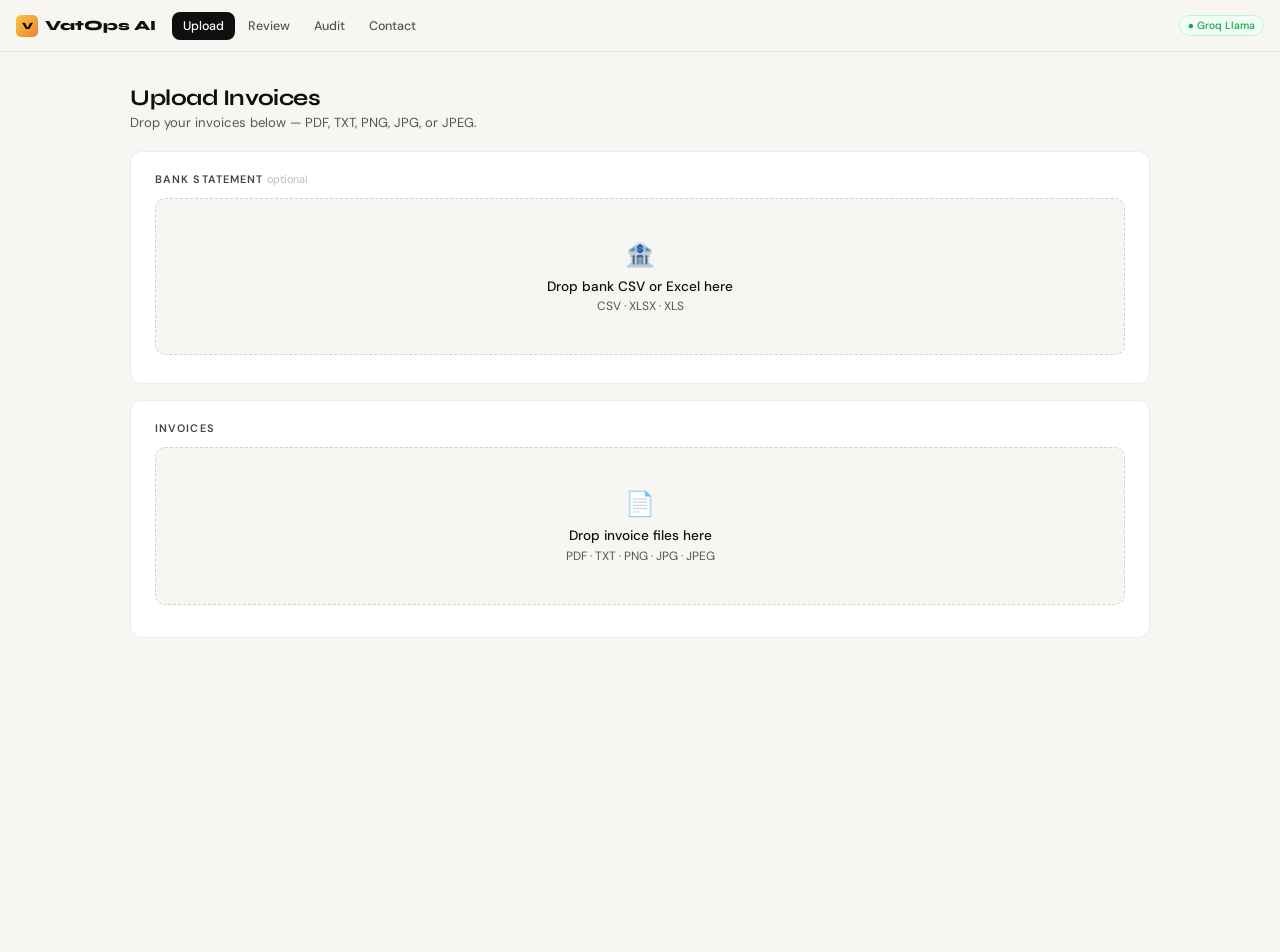
==== commit 942cebdc: "Fix OG tags and remove Mistral references" ====
--- a/templates/index.html
+++ b/templates/index.html
@@ -32,7 +32,7 @@
     <button class="nav-btn" data-view="contact">Contact</button>
 </div>
     <div class="nav-right">
-        <span class="status-pill" id="model-status">● Mistral</span>
+        <span class="status-pill" id="model-status">● Groq Llama</span>
     </div>
 </nav>
 
